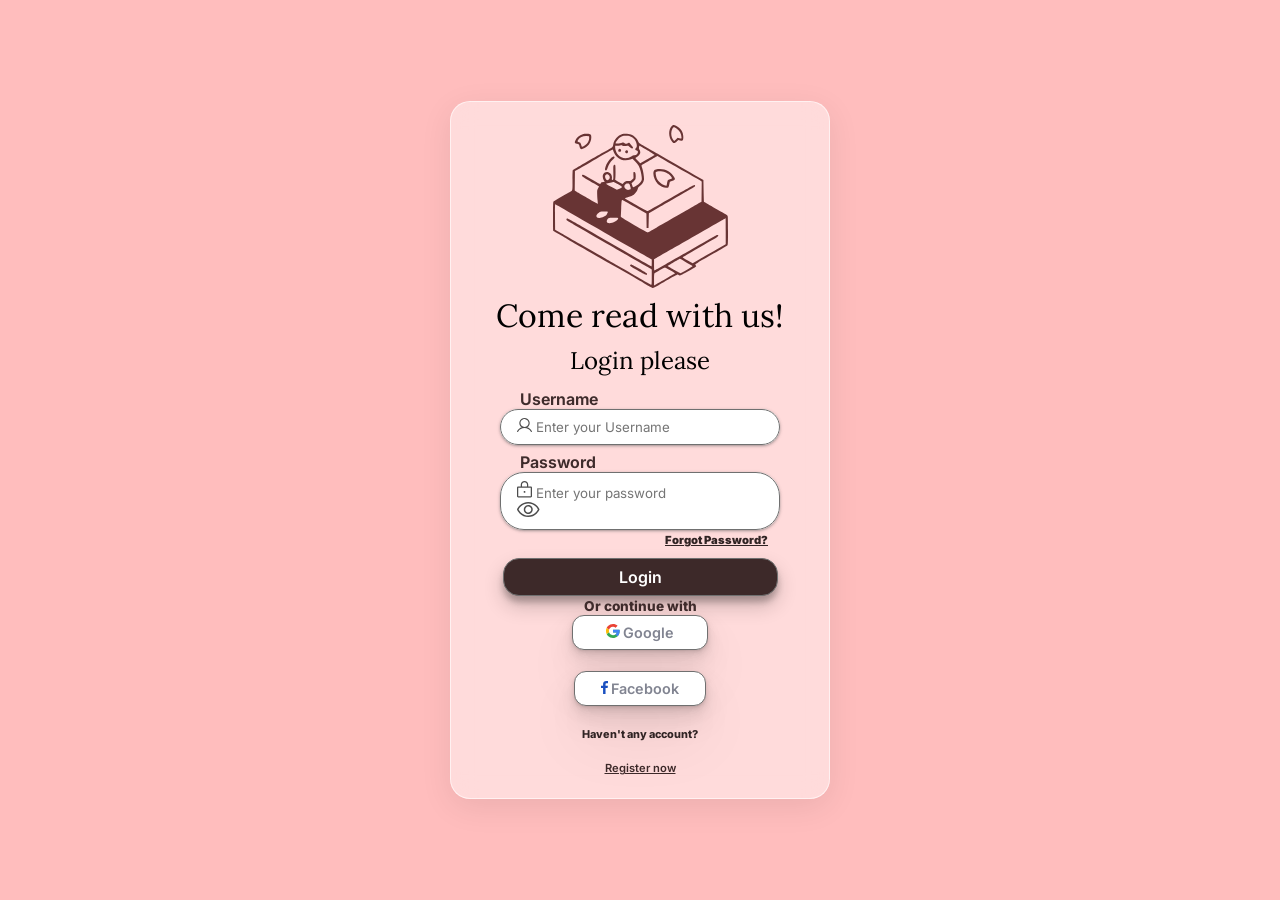
==== index.html @ 3ed26485 "Rename login.html to index.html" ====
<!DOCTYPE html>
<html lang="en">
<head>
    <meta charset="UTF-8">
    <meta name="viewport" content="width=device-width, initial-scale=1.0">
    <link rel="preconnect" href="https://fonts.googleapis.com">
    <link rel="preconnect" href="https://fonts.gstatic.com" crossorigin>
    <link href="https://fonts.googleapis.com/css2?family=Inter:ital,opsz,wght@0,14..32,100..900;1,14..32,100..900&family=Lora:ital,wght@0,400..700;1,400..700&display=swap" rel="stylesheet">
    <link rel="stylesheet" href="style.css">
    <title>Library Login</title>
    
</head>
<body>
    <main class="login-card">
        <div class="top-area">
            <img src="Assets/Bonequinho_no_livro.svg" alt="Figure sitting on the book">
            <h1>Come read with us!</h1>
            <h2>Login please</h2>
        </div>
        <!-- Email area -->
        <div class="email-section">
            <span>Username</span>
            <form class="login-form">
                <fieldset>
                    <img src="Assets/User.svg" alt="user image" class="user">
                    <input type="text" placeholder="Enter your Username">
                </fieldset>
            </form>
        </div>
        <!-- Password area -->
        <div class="password-section">
            <span>Password</span>
            <form class="login-form">
                <fieldset>
                    <img src="Assets/Lock.svg" alt="lock image" class="lock">
                    <input type="password" placeholder="Enter your password">
                    <img src="Assets/eye.svg" alt="eye image" class="eye">
                </fieldset>
            </form>
            <a href="#" class="forgot-password">Forgot Password?</a>
        </div>
        <!-- Login area -->
        <div class="login-area">
                <button class="login-button">Login</button>
            <span class="continue">Or continue with</span> 
            <button class="google-button"><img src="Assets/google.svg" alt="google" class="img-google">Google</button> <br>
            <button class="facebook-button"> <img src="Assets/facebook.svg" alt="facebook" class="img-facebook">Facebook</button> <br>
            <footer>
                <div class="footer-content">
                    <span class="question">Haven't any account?</span> <br>
                    <a href="#" class="register">Register now</a>
                </div>
            </footer>
        </div>
        
    </main>
</body>
</html>
---- style.css ----
@charset "UTF-8";
    *{
    margin: 0;
    padding: 0;
    box-sizing: border-box;
}
html, body{
    height: 100vh;
    overflow: hidden;
}
body {
    background-color: #FFBDBD;
    display: flex;
    align-items: center;
    flex-flow: column nowrap;
    padding: 0.2em;
}
/* copiar na media query de celular */
main{
    
    display: flex;
    align-items: center;
    flex-flow: column nowrap;
    padding: 0.2em;
}
footer {
  width: 100%;
  display: flex;
  justify-content: center;
}
.login-card {
  width: 90%;
  max-width: 380px;
  height: fit-content;
  background: rgba(255, 255, 255, 0.45);
  backdrop-filter: blur(12px);
  -webkit-backdrop-filter: blur(12px);
  border: 1px solid rgba(255, 255, 255, 0.6);
  border-radius: 20px;
  box-shadow: 0 8px 32px 0 rgba(0, 0, 0, 0.08);
  padding: 23px 25px;
  margin-top: 1px;
  margin: auto;

}
.login-form {
  display: flex;
  flex-direction: column;
  gap: 16px;
}
/* Top-area section */
.top-area{
    display: flex;
    align-items: center;
    flex-flow: column nowrap;
}
.top-area img{
    width: 175px;
}
.top-area h1{
    font-family: "Lora", serif;
    font-weight: lighter;
    padding-top: 0.20em;
}
.top-area h2{
    font-weight: lighter;
    font-family: "Lora", serif;
    padding-top: 0.4em;
}
/* Email section */
.email-section{
    padding-top: 0.8em;
    width: 100%;
    max-width: 280px;
}
.email-section fieldset{
    background-color: #FFFFFF;
    border: 1.5px solid #707070;
    border-radius: 24px;
    padding: 8px 16px;
    width: 100%;
    box-shadow: rgba(60, 64, 67, 0.3) 0px 1px 2px 0px, rgba(60, 64, 67, 0.15) 0px 1px 3px 1px;
}
.email-section input{
    border: none;
    outline: none;
    font-family: "Inter", sans-serif;
} 
.email-section span{
    font-family: "Inter", sans-serif;
    padding-left: 20px;
    color: #3E2B2B;
    font-weight: 650;
}
.email-section img{
    width: 15px;
}
/*Password section*/
.password-section{
    padding-top: 0.4em;
    width: 100%;
    max-width: 280px;
}
.password-section fieldset{
    background-color: #FFFFFF;
    border: 1.5px solid #707070;
    border-radius: 24px;
    padding: 8px 16px;
    width: 100%;
    box-shadow: rgba(60, 64, 67, 0.3) 0px 1px 2px 0px, rgba(60, 64, 67, 0.15) 0px 1px 3px 1px;
}
.password-section input{
    border: none;
    outline: none;
    font-family: "Inter", sans-serif;
}
.password-section span{
    font-family: "Inter", sans-serif;
    padding-left: 20px;
    color: #3E2B2B;
    font-weight: 650;
}
.lock{
    width: 15px;
}
.eye{
    margin-left: auto;
    cursor: pointer;
}
.forgot-password{
    margin-left: 165px;
    color: #000000;
    width: 100%;
    font-size: 0.70em;
    color: #312424;
    font-weight: 900;
    font-family: "Inter", sans-serif;
}
/* Login area */
.login-area{
    display: flex;
    flex-flow: column;
    width: 100%;
    max-width: 275px;
    align-items: center;
    gap: 1.5px;
    margin-top: 10px;
}
.login-button{
  border: 1px solid #707070;
  outline: none;
  cursor: pointer;
  width: 100%;
  padding: 8px 56px;
  background-color: #3D2929; 
  color: #FFFFFF;
  border-radius: 16px;
  font-family: "Inter", sans-serif;
  font-size: 1rem;
  font-weight: 600;
  box-shadow: rgba(0, 0, 0, 0.19) 0px 10px 20px, rgba(0, 0, 0, 0.23) 0px 6px 6px;
}
.continue{
    font-family: "Inter", sans-serif;
    font-size: 0.85em;
    color: #3F2C2C;
    font-weight: 800;
    text-align: center;   
}
.google-button{
  border: 1.5px solid #707070;
  outline: none;
  cursor: pointer;
  padding: 8px 33px;
  background-color: #FFFFFF; 
  color: #818491;
  border-radius: 12px;
  font-family: "Inter", sans-serif;
  font-size: 0.9rem;
  font-weight: 600;
  text-align: center;
  box-shadow: rgba(0, 0, 0, 0.07) 0px 1px 2px, rgba(0, 0, 0, 0.07) 0px 2px 4px, rgba(0, 0, 0, 0.07) 0px 4px 8px, rgba(0, 0, 0, 0.07) 0px 8px 16px, rgba(0, 0, 0, 0.07) 0px 16px 32px, rgba(0, 0, 0, 0.07) 0px 32px 64px;
}
.facebook-button{
  border: 1.5px solid #707070;
  outline: none;
  cursor: pointer;
  padding: 8px 26px;
  background-color: #FFFFFF; 
  color: #818491;
  border-radius: 12px;
  font-family: "Inter", sans-serif;
  font-size: 0.9rem;
  font-weight: 600;
  text-align: center;
  box-shadow: rgba(0, 0, 0, 0.07) 0px 1px 2px, rgba(0, 0, 0, 0.07) 0px 2px 4px, rgba(0, 0, 0, 0.07) 0px 4px 8px, rgba(0, 0, 0, 0.07) 0px 8px 16px, rgba(0, 0, 0, 0.07) 0px 16px 32px, rgba(0, 0, 0, 0.07) 0px 32px 64px;
}
.img-google{
    width: 14px;
    margin-right: 3px;
}
.img-facebook{
    width: 7px;
    margin-right: 3px;
}
.question{
    color: #312424;
    font-weight: 800;
    font-family: "Inter", sans-serif;
    font-size: 0.68rem;
}
.register{
    color: #1212FF;
    font-size: 0.70rem;
    font-family: "Inter", sans-serif;
}
.footer-content {
  display: flex;
  flex-direction: column;
  align-items: center;
  gap: 1.5px;
  font-family: "Inter", sans-serif;
  font-size: 0.9rem;
}
.footer-content a {
  color: #3D2929;
  font-weight: 600;
  text-decoration: underline;
}
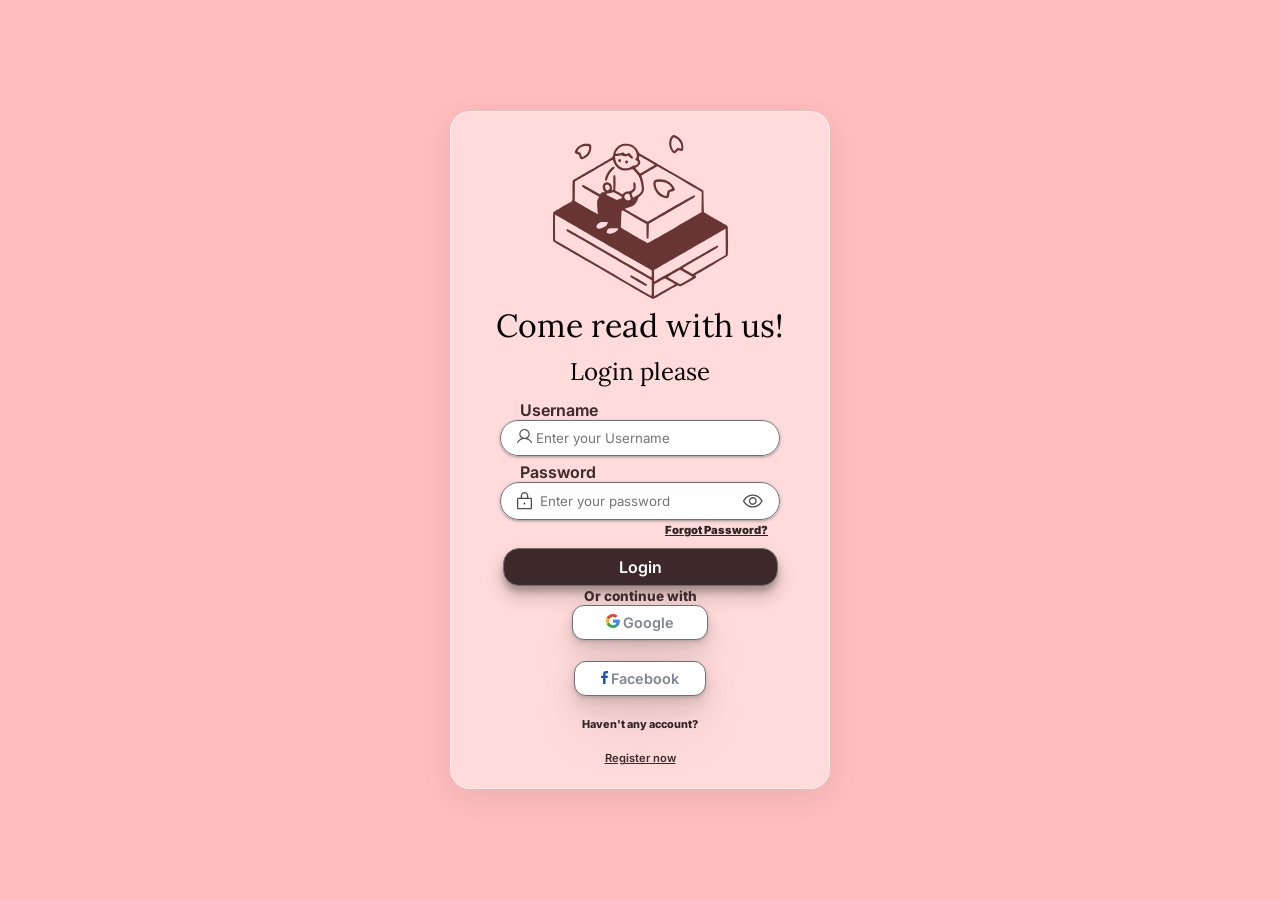
==== commit 99a5b01e: "mobile version fixes" ====
--- a/index.html
+++ b/index.html
@@ -20,7 +20,7 @@
         <!-- Email area -->
         <div class="email-section">
             <span>Username</span>
-            <form class="login-form">
+            <form class="form">
                 <fieldset>
                     <img src="Assets/User.svg" alt="user image" class="user">
                     <input type="text" placeholder="Enter your Username">
@@ -30,8 +30,8 @@
         <!-- Password area -->
         <div class="password-section">
             <span>Password</span>
-            <form class="login-form">
-                <fieldset>
+            <form class="form">
+                <fieldset class="password-container">
                     <img src="Assets/Lock.svg" alt="lock image" class="lock">
                     <input type="password" placeholder="Enter your password">
                     <img src="Assets/eye.svg" alt="eye image" class="eye">
--- a/style.css
+++ b/style.css
@@ -43,7 +43,7 @@
   margin: auto;
 
 }
-.login-form {
+.form {
   display: flex;
   flex-direction: column;
   gap: 16px;
@@ -101,6 +101,17 @@
     width: 100%;
     max-width: 280px;
 }
+.password-container{
+  display: flex;
+  align-items: center;
+  justify-content: space-between;
+  width: 100%;
+  background: #ffffff;
+  border: 1px solid #7a7a7a;
+  border-radius: 20px;
+  padding: 8px 14px;
+  box-sizing: border-box;
+}
 .password-section fieldset{
     background-color: #FFFFFF;
     border: 1.5px solid #707070;
@@ -113,6 +124,12 @@
     border: none;
     outline: none;
     font-family: "Inter", sans-serif;
+    flex: 1;
+    border: none;
+    outline: none;
+    background: transparent;
+    padding: 0 8px;
+    width: 100%;
 }
 .password-section span{
     font-family: "Inter", sans-serif;
@@ -124,7 +141,10 @@
     width: 15px;
 }
 .eye{
+    width: 20px;
+    height: 20px;
     margin-left: auto;
+    flex-shrink: 0;
     cursor: pointer;
 }
 .forgot-password{
@@ -135,6 +155,7 @@
     color: #312424;
     font-weight: 900;
     font-family: "Inter", sans-serif;
+    white-space: nowrap;
 }
 /* Login area */
 .login-area{
@@ -227,4 +248,31 @@
   font-weight: 600;
   text-decoration: underline;
 }
+@media (max-width: 480px) {
+  html, body {
+    height: auto;
+    min-height: 100vh;
+    overflow: auto; 
+  }
 
+  body {
+    padding: 20px 10px;
+  }
+  .login-card {
+    width: 95%;
+    padding: 16px 14px;
+    border-radius: 18px;
+  }
+  h1 {
+    font-size: 1.2rem;
+    margin: 4px 0;
+  }
+  h2 {
+    font-size: 0.95rem;
+    margin-bottom: 8px;
+  }
+  .login-form {
+    gap: 8px;
+  }
+}
+
